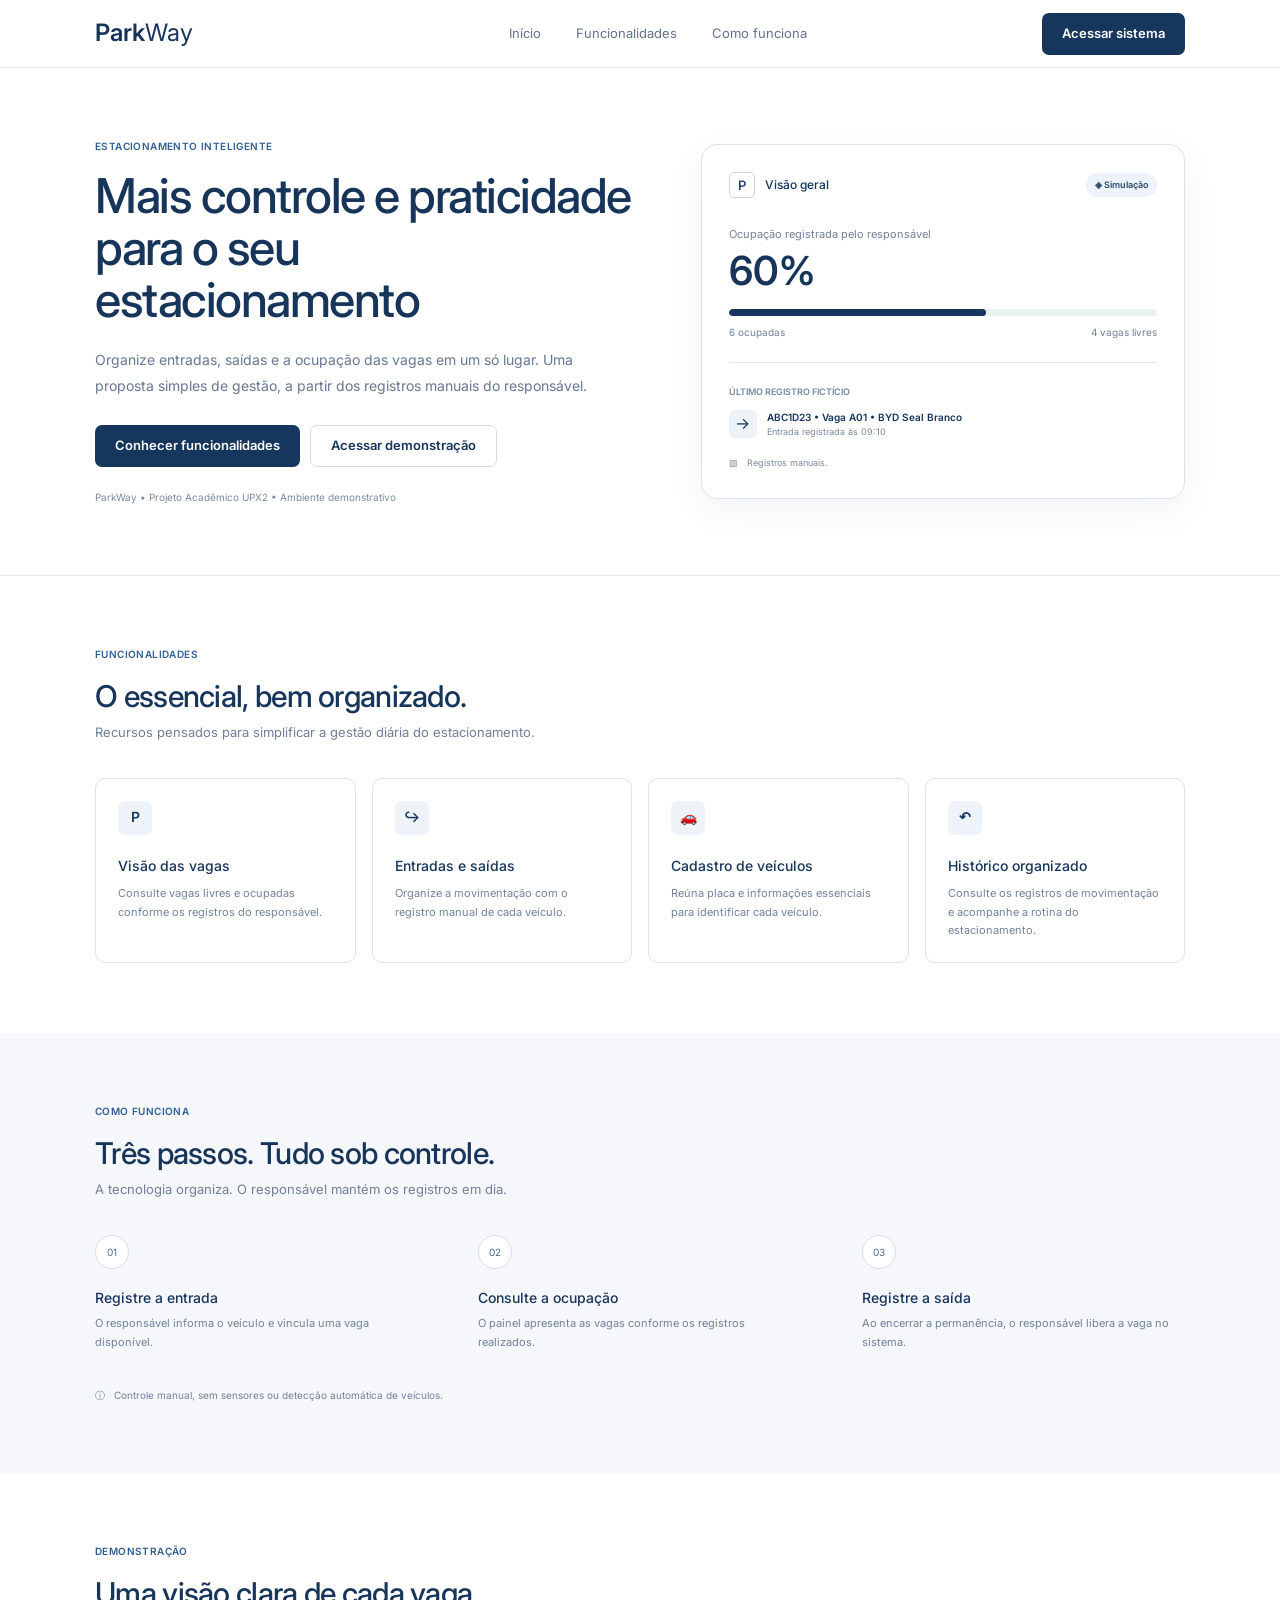
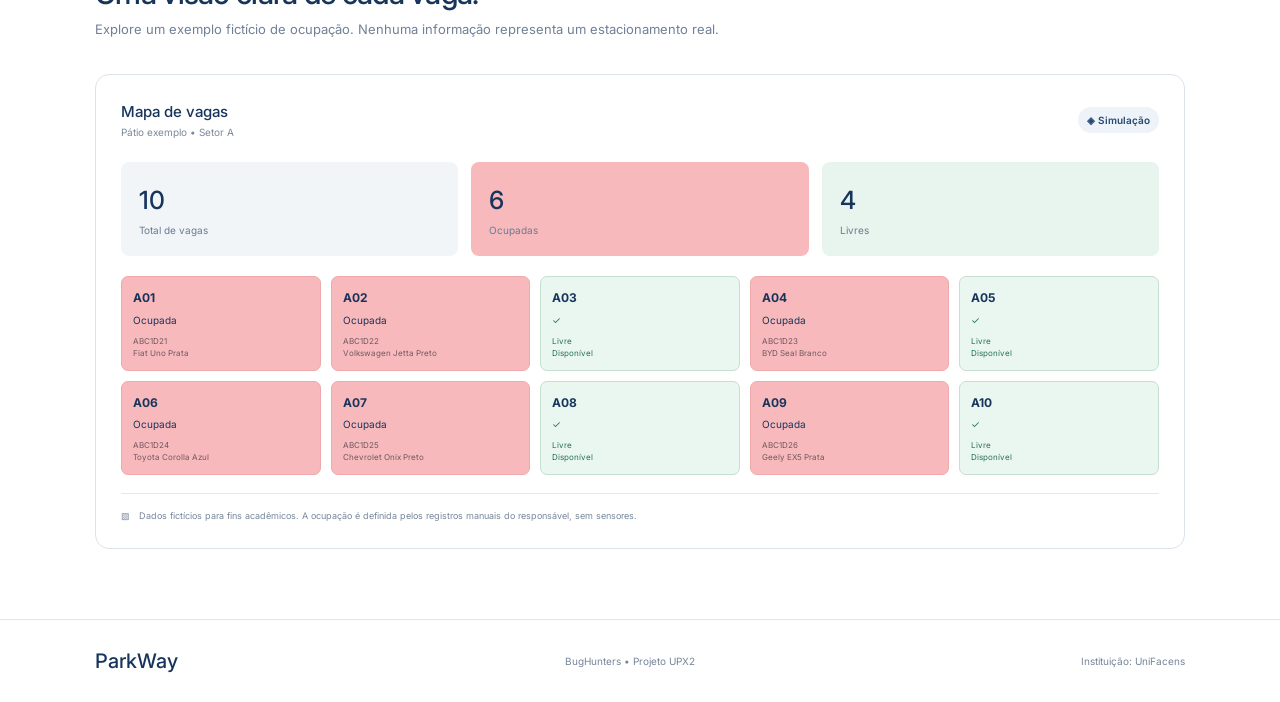
==== web/index.html @ 443d6afe "Versao inicial do ParkWay" ====
<!DOCTYPE html>
<html lang="pt-BR">
<head>
    <meta charset="UTF-8">
    <meta name="viewport" content="width=device-width, initial-scale=1.0">

    <title>ParkWay | Gestão de Estacionamento</title>

    <link rel="preconnect" href="https://fonts.googleapis.com">
    <link rel="preconnect" href="https://fonts.gstatic.com" crossorigin>
    <link href="https://fonts.googleapis.com/css2?family=Inter:wght@400;500;600;700&display=swap" rel="stylesheet">

    <link rel="stylesheet" href="style.css">
</head>

<body>

<header class="header">
    <div class="container nav">

        <div class="logo">
            Park<span>Way</span>
        </div>

        <nav>
            <a href="#inicio">Início</a>
            <a href="#funcionalidades">Funcionalidades</a>
            <a href="#como-funciona">Como funciona</a>
        </nav>

        <a href="#sistema" class="btn btn-primary">
            Acessar sistema
        </a>

    </div>
</header>


<main>

    <!-- HERO -->

    <section id="inicio" class="hero">

        <div class="container hero-content">

            <div class="hero-text">

                <div class="overline">
                    ESTACIONAMENTO INTELIGENTE
                </div>

                <h1>
                    Mais controle e
                    praticidade para o seu
                    estacionamento
                </h1>

                <p>
                    Organize entradas, saídas e a ocupação das vagas
                    em um só lugar. Uma proposta simples de gestão,
                    a partir dos registros manuais do responsável.
                </p>

                <div class="hero-buttons">

                    <a href="#funcionalidades" class="btn btn-primary">
                        Conhecer funcionalidades
                    </a>

                    <a href="#sistema" class="btn btn-outline">
                        Acessar demonstração
                    </a>

                </div>

                <small>
                    ParkWay • Projeto Acadêmico UPX2 • Ambiente demonstrativo
                </small>

            </div>


            <!-- CARD LATERAL -->

            <div class="overview-card">

                <div class="card-header">

                    <div>
                        <span class="card-icon">P</span>
                        <span>Visão geral</span>
                    </div>

                    <span class="badge">
                        ◈ Simulação
                    </span>

                </div>

                <p class="card-description">
                    Ocupação registrada pelo responsável
                </p>

                <div class="percentage">
                    60%
                </div>

                <div class="progress">
                    <div class="progress-bar"></div>
                </div>

                <div class="progress-info">
                    <span>6 ocupadas</span>
                    <span>4 vagas livres</span>
                </div>

                <hr>

                <div class="last-record-title">
                    ÚLTIMO REGISTRO FICTÍCIO
                </div>

                <div class="last-record">

                    <div class="record-icon">
                        →
                    </div>

                    <div>
                        <strong>
                            ABC1D23 • Vaga A01 • BYD Seal Branco
                        </strong>

                        <small>
                            Entrada registrada às 09:10
                        </small>
                    </div>

                </div>

                <div class="manual">
                    ▧ &nbsp; Registros manuais.
                </div>

            </div>

        </div>

    </section>


    <!-- FUNCIONALIDADES -->

    <section id="funcionalidades" class="section">

        <div class="container">

            <div class="section-title">

                <div class="overline">
                    FUNCIONALIDADES
                </div>

                <h2>
                    O essencial, bem organizado.
                </h2>

                <p>
                    Recursos pensados para simplificar a gestão diária
                    do estacionamento.
                </p>

            </div>


            <div class="features">

                <div class="feature-card">

                    <div class="feature-icon">
                        P
                    </div>

                    <h3>
                        Visão das vagas
                    </h3>

                    <p>
                        Consulte vagas livres e ocupadas conforme
                        os registros do responsável.
                    </p>

                </div>


                <div class="feature-card">

                    <div class="feature-icon">
                        ↪
                    </div>

                    <h3>
                        Entradas e saídas
                    </h3>

                    <p>
                        Organize a movimentação com o registro
                        manual de cada veículo.
                    </p>

                </div>


                <div class="feature-card">

                    <div class="feature-icon">
                        🚗
                    </div>

                    <h3>
                        Cadastro de veículos
                    </h3>

                    <p>
                        Reúna placa e informações essenciais
                        para identificar cada veículo.
                    </p>

                </div>


                <div class="feature-card">

                    <div class="feature-icon">
                        ↶
                    </div>

                    <h3>
                        Histórico organizado
                    </h3>

                    <p>
                        Consulte os registros de movimentação
                        e acompanhe a rotina do estacionamento.
                    </p>

                </div>

            </div>

        </div>

    </section>


    <!-- COMO FUNCIONA -->

    <section id="como-funciona" class="how-section">

        <div class="container">

            <div class="section-title">

                <div class="overline">
                    COMO FUNCIONA
                </div>

                <h2>
                    Três passos. Tudo sob controle.
                </h2>

                <p>
                    A tecnologia organiza. O responsável mantém
                    os registros em dia.
                </p>

            </div>


            <div class="steps">

                <div class="step">

                    <span class="step-number">
                        01
                    </span>

                    <h3>
                        Registre a entrada
                    </h3>

                    <p>
                        O responsável informa o veículo e
                        vincula uma vaga disponível.
                    </p>

                </div>


                <div class="step">

                    <span class="step-number">
                        02
                    </span>

                    <h3>
                        Consulte a ocupação
                    </h3>

                    <p>
                        O painel apresenta as vagas conforme
                        os registros realizados.
                    </p>

                </div>


                <div class="step">

                    <span class="step-number">
                        03
                    </span>

                    <h3>
                        Registre a saída
                    </h3>

                    <p>
                        Ao encerrar a permanência, o responsável
                        libera a vaga no sistema.
                    </p>

                </div>

            </div>


            <div class="info-note">
                ⓘ &nbsp; Controle manual, sem sensores ou detecção automática de veículos.
            </div>

        </div>

    </section>


    <!-- SISTEMA -->

    <section id="sistema" class="system-section">

        <div class="container">

            <div class="section-title">

                <div class="overline">
                    DEMONSTRAÇÃO
                </div>

                <h2>
                    Uma visão clara de cada vaga.
                </h2>

                <p>
                    Explore um exemplo fictício de ocupação.
                    Nenhuma informação representa um estacionamento real.
                </p>

            </div>


            <div class="parking-card">

                <div class="parking-header">

                    <div>

                        <h3>
                            Mapa de vagas
                        </h3>

                        <span>
                            Pátio exemplo • Setor A
                        </span>

                    </div>

                    <span class="badge">
                        ◈ Simulação
                    </span>

                </div>


                <div class="parking-summary">

                    <div class="summary total">
                        <strong>10</strong>
                        <span>Total de vagas</span>
                    </div>

                    <div class="summary occupied">
                        <strong>6</strong>
                        <span>Ocupadas</span>
                    </div>

                    <div class="summary free">
                        <strong>4</strong>
                        <span>Livres</span>
                    </div>

                </div>


                <div class="parking-grid">

                    <div class="parking-space occupied">
                        <strong>A01</strong>
                        <span>Ocupada</span>
                        <small>ABC1D21<br>Fiat Uno Prata</small>
                    </div>

                    <div class="parking-space occupied">
                        <strong>A02</strong>
                        <span>Ocupada</span>
                        <small>ABC1D22<br>Volkswagen Jetta Preto</small>
                    </div>

                    <div class="parking-space free">
                        <strong>A03</strong>
                        <span>✓</span>
                        <small>Livre<br>Disponível</small>
                    </div>

                    <div class="parking-space occupied">
                        <strong>A04</strong>
                        <span>Ocupada</span>
                        <small>ABC1D23<br>BYD Seal Branco</small>
                    </div>

                    <div class="parking-space free">
                        <strong>A05</strong>
                        <span>✓</span>
                        <small>Livre<br>Disponível</small>
                    </div>

                    <div class="parking-space occupied">
                        <strong>A06</strong>
                        <span>Ocupada</span>
                        <small>ABC1D24<br>Toyota Corolla Azul</small>
                    </div>

                    <div class="parking-space occupied">
                        <strong>A07</strong>
                        <span>Ocupada</span>
                        <small>ABC1D25<br>Chevrolet Onix Preto</small>
                    </div>

                    <div class="parking-space free">
                        <strong>A08</strong>
                        <span>✓</span>
                        <small>Livre<br>Disponível</small>
                    </div>

                    <div class="parking-space occupied">
                        <strong>A09</strong>
                        <span>Ocupada</span>
                        <small>ABC1D26<br>Geely EX5 Prata</small>
                    </div>

                    <div class="parking-space free">
                        <strong>A10</strong>
                        <span>✓</span>
                        <small>Livre<br>Disponível</small>
                    </div>

                </div>


                <div class="parking-note">
                    ▧ &nbsp; Dados fictícios para fins acadêmicos.
                    A ocupação é definida pelos registros manuais do responsável, sem sensores.
                </div>

            </div>

        </div>

    </section>

</main>


<footer>

    <div class="container footer-content">

        <strong>
            ParkWay
        </strong>

        <span>
            BugHunters • Projeto UPX2
        </span>

        <span>
            Instituição: UniFacens
        </span>

    </div>

</footer>


</body>
</html>
---- web/style.css ----
* {
    margin: 0;
    padding: 0;
    box-sizing: border-box;
}

html {
    scroll-behavior: smooth;
}

body {
    font-family: "Inter", Arial, sans-serif;
    color: #17345b;
    background: #ffffff;
    line-height: 1.6;
}

a {
    text-decoration: none;
    color: inherit;
}

.container {
    width: min(1090px, 90%);
    margin: 0 auto;
}


/* =========================
   HEADER
========================= */

.header {
    height: 68px;
    border-bottom: 1px solid #e6ebf2;
    background: #ffffff;
}

.nav {
    height: 100%;
    display: flex;
    align-items: center;
    justify-content: space-between;
}

.logo {
    font-size: 24px;
    font-weight: 600;
    color: #17345b;
}

.logo span {
    font-weight: 400;
}

nav {
    display: flex;
    gap: 35px;
    margin-left: 80px;
}

nav a {
    font-size: 13px;
    color: #63738d;
    transition: 0.2s;
}

nav a:hover {
    color: #17345b;
}

.btn {
    display: inline-flex;
    align-items: center;
    justify-content: center;
    min-height: 42px;
    padding: 0 20px;
    border-radius: 7px;
    font-size: 13px;
    font-weight: 600;
    transition: 0.2s;
}

.btn-primary {
    background: #17365d;
    color: white;
}

.btn-primary:hover {
    background: #102b4c;
}

.btn-outline {
    border: 1px solid #d4dce7;
    color: #17345b;
    background: white;
}

.btn-outline:hover {
    background: #f6f8fb;
}


/* =========================
   HERO
========================= */

.hero {
    padding: 70px 0;
    border-bottom: 1px solid #e8edf3;
}

.hero-content {
    display: grid;
    grid-template-columns: 1.05fr 0.95fr;
    gap: 70px;
    align-items: center;
}

.overline {
    color: #315f94;
    font-size: 10px;
    font-weight: 600;
    letter-spacing: 0.4px;
    margin-bottom: 16px;
}

.hero h1 {
    max-width: 600px;
    font-size: 48px;
    line-height: 1.08;
    font-weight: 500;
    letter-spacing: -1.5px;
    margin-bottom: 22px;
}

.hero-text > p {
    max-width: 560px;
    color: #667892;
    font-size: 14px;
    line-height: 1.8;
}

.hero-buttons {
    display: flex;
    gap: 10px;
    margin-top: 27px;
}

.hero-text small {
    display: block;
    margin-top: 22px;
    color: #7c8ba0;
    font-size: 10px;
}


/* =========================
   OVERVIEW CARD
========================= */

.overview-card {
    border: 1px solid #dbe3ec;
    border-radius: 16px;
    padding: 27px;
    background: white;
    box-shadow: 0 12px 35px rgba(30, 55, 85, 0.06);
}

.card-header {
    display: flex;
    align-items: center;
    justify-content: space-between;
    font-size: 12px;
    font-weight: 500;
}

.card-header > div {
    display: flex;
    align-items: center;
    gap: 10px;
}

.card-icon {
    width: 26px;
    height: 26px;
    display: flex;
    align-items: center;
    justify-content: center;
    border: 1px solid #cbd6e4;
    border-radius: 5px;
    font-size: 13px;
}

.badge {
    padding: 5px 9px;
    border-radius: 20px;
    background: #eef3f9;
    color: #25486f;
    font-size: 9px;
    font-weight: 600;
}

.card-description {
    margin-top: 28px;
    color: #718198;
    font-size: 11px;
}

.percentage {
    margin-top: 3px;
    font-size: 40px;
    font-weight: 600;
    line-height: 1.2;
}

.progress {
    height: 7px;
    margin-top: 14px;
    overflow: hidden;
    border-radius: 10px;
    background: #e9f3ee;
}

.progress-bar {
    width: 60%;
    height: 100%;
    background: #17365d;
    border-radius: 10px;
}

.progress-info {
    display: flex;
    justify-content: space-between;
    margin-top: 8px;
    color: #718198;
    font-size: 10px;
}

.overview-card hr {
    border: 0;
    border-top: 1px solid #e2e8ef;
    margin: 22px 0;
}

.last-record-title {
    color: #78889e;
    font-size: 9px;
    font-weight: 600;
}

.last-record {
    display: flex;
    align-items: center;
    gap: 10px;
    margin-top: 10px;
}

.record-icon {
    width: 28px;
    height: 28px;
    border-radius: 6px;
    background: #edf2f8;
    display: flex;
    align-items: center;
    justify-content: center;
}

.last-record strong {
    display: block;
    font-size: 10px;
    font-weight: 600;
}

.last-record small {
    display: block;
    color: #7a899c;
    font-size: 9px;
}

.manual {
    margin-top: 17px;
    color: #7a899c;
    font-size: 9px;
}


/* =========================
   SEÇÕES
========================= */

.section {
    padding: 70px 0;
}

.section-title {
    margin-bottom: 35px;
}

.section-title h2 {
    font-size: 30px;
    line-height: 1.2;
    font-weight: 500;
    letter-spacing: -0.7px;
    margin-bottom: 8px;
}

.section-title p {
    color: #708097;
    font-size: 13px;
}


/* =========================
   FUNCIONALIDADES
========================= */

.features {
    display: grid;
    grid-template-columns: repeat(4, 1fr);
    gap: 16px;
}

.feature-card {
    min-height: 185px;
    padding: 22px;
    border: 1px solid #dbe3ec;
    border-radius: 10px;
    background: white;
}

.feature-icon {
    width: 34px;
    height: 34px;
    display: flex;
    align-items: center;
    justify-content: center;
    margin-bottom: 20px;
    border-radius: 7px;
    background: #edf3f9;
    color: #17365d;
    font-size: 14px;
    font-weight: 600;
}

.feature-card h3 {
    margin-bottom: 7px;
    font-size: 14px;
    font-weight: 500;
}

.feature-card p {
    color: #73839a;
    font-size: 11px;
    line-height: 1.7;
}


/* =========================
   COMO FUNCIONA
========================= */

.how-section {
    padding: 70px 0;
    background: #f5f7fa;
}

.steps {
    display: grid;
    grid-template-columns: repeat(3, 1fr);
    gap: 60px;
}

.step-number {
    display: flex;
    align-items: center;
    justify-content: center;
    width: 34px;
    height: 34px;
    margin-bottom: 18px;
    border: 1px solid #d6dee8;
    border-radius: 50%;
    background: white;
    color: #526b89;
    font-size: 10px;
}

.step h3 {
    font-size: 14px;
    font-weight: 500;
    margin-bottom: 5px;
}

.step p {
    color: #718198;
    font-size: 11px;
    line-height: 1.7;
}

.info-note {
    margin-top: 35px;
    color: #718198;
    font-size: 10px;
}


/* =========================
   SISTEMA / VAGAS
========================= */

.system-section {
    padding: 70px 0;
}

.parking-card {
    padding: 25px;
    border: 1px solid #dbe3ec;
    border-radius: 14px;
    background: white;
}

.parking-header {
    display: flex;
    align-items: center;
    justify-content: space-between;
    margin-bottom: 22px;
}

.parking-header h3 {
    font-size: 15px;
    font-weight: 500;
}

.parking-header span {
    display: block;
    color: #7a899c;
    font-size: 10px;
}

.parking-header .badge {
    display: inline-block;
    color: #25486f;
}


.parking-summary {
    display: grid;
    grid-template-columns: repeat(3, 1fr);
    gap: 13px;
    margin-bottom: 20px;
}

.summary {
    padding: 18px;
    border-radius: 8px;
}

.summary strong {
    display: block;
    font-size: 25px;
    font-weight: 500;
}

.summary span {
    display: block;
    margin-top: 2px;
    font-size: 10px;
    color: #687b94;
}

.summary.total {
    background: #f2f5f8;
}

.summary.occupied {
    background: #f8b9bc;
}

.summary.free {
    background: #e8f4ee;
}


.parking-grid {
    display: grid;
    grid-template-columns: repeat(5, 1fr);
    gap: 10px;
}

.parking-space {
    min-height: 88px;
    padding: 11px;
    border-radius: 7px;
    border: 1px solid;
}

.parking-space strong {
    display: block;
    font-size: 12px;
}

.parking-space span {
    display: block;
    margin-top: 4px;
    font-size: 10px;
}

.parking-space small {
    display: block;
    margin-top: 7px;
    font-size: 8px;
    line-height: 1.5;
}

.parking-space.occupied {
    background: #f8b9bc;
    border-color: #efa9ad;
}

.parking-space.free {
    background: #eaf6f0;
    border-color: #c6dfd2;
}

.parking-space.free span {
    color: #287352;
}

.parking-space.free small {
    color: #287352;
}

.parking-space.occupied small {
    color: #6e5960;
}

.parking-note {
    margin-top: 18px;
    padding-top: 15px;
    border-top: 1px solid #e4e9ef;
    color: #77879b;
    font-size: 9px;
}


/* =========================
   FOOTER
========================= */

footer {
    padding: 25px 0;
    border-top: 1px solid #e2e7ee;
}

.footer-content {
    display: flex;
    justify-content: space-between;
    align-items: center;
    color: #75859a;
    font-size: 10px;
}

.footer-content strong {
    color: #17345b;
    font-size: 20px;
    font-weight: 500;
}


/* =========================
   RESPONSIVO
========================= */

@media (max-width: 850px) {

    nav {
        display: none;
    }

    .hero-content {
        grid-template-columns: 1fr;
        gap: 40px;
    }

    .hero h1 {
        font-size: 38px;
    }

    .features {
        grid-template-columns: repeat(2, 1fr);
    }

    .parking-grid {
        grid-template-columns: repeat(2, 1fr);
    }

    .steps {
        grid-template-columns: 1fr;
        gap: 30px;
    }
}


@media (max-width: 550px) {

    .header {
        height: auto;
        padding: 15px 0;
    }

    .nav {
        gap: 15px;
    }

    .nav .btn {
        padding: 0 12px;
    }

    .hero {
        padding: 45px 0;
    }

    .hero h1 {
        font-size: 32px;
    }

    .hero-buttons {
        flex-direction: column;
    }

    .features {
        grid-template-columns: 1fr;
    }

    .parking-summary {
        grid-template-columns: 1fr;
    }

    .parking-grid {
        grid-template-columns: 1fr 1fr;
    }

    .footer-content {
        flex-direction: column;
        gap: 10px;
    }
}
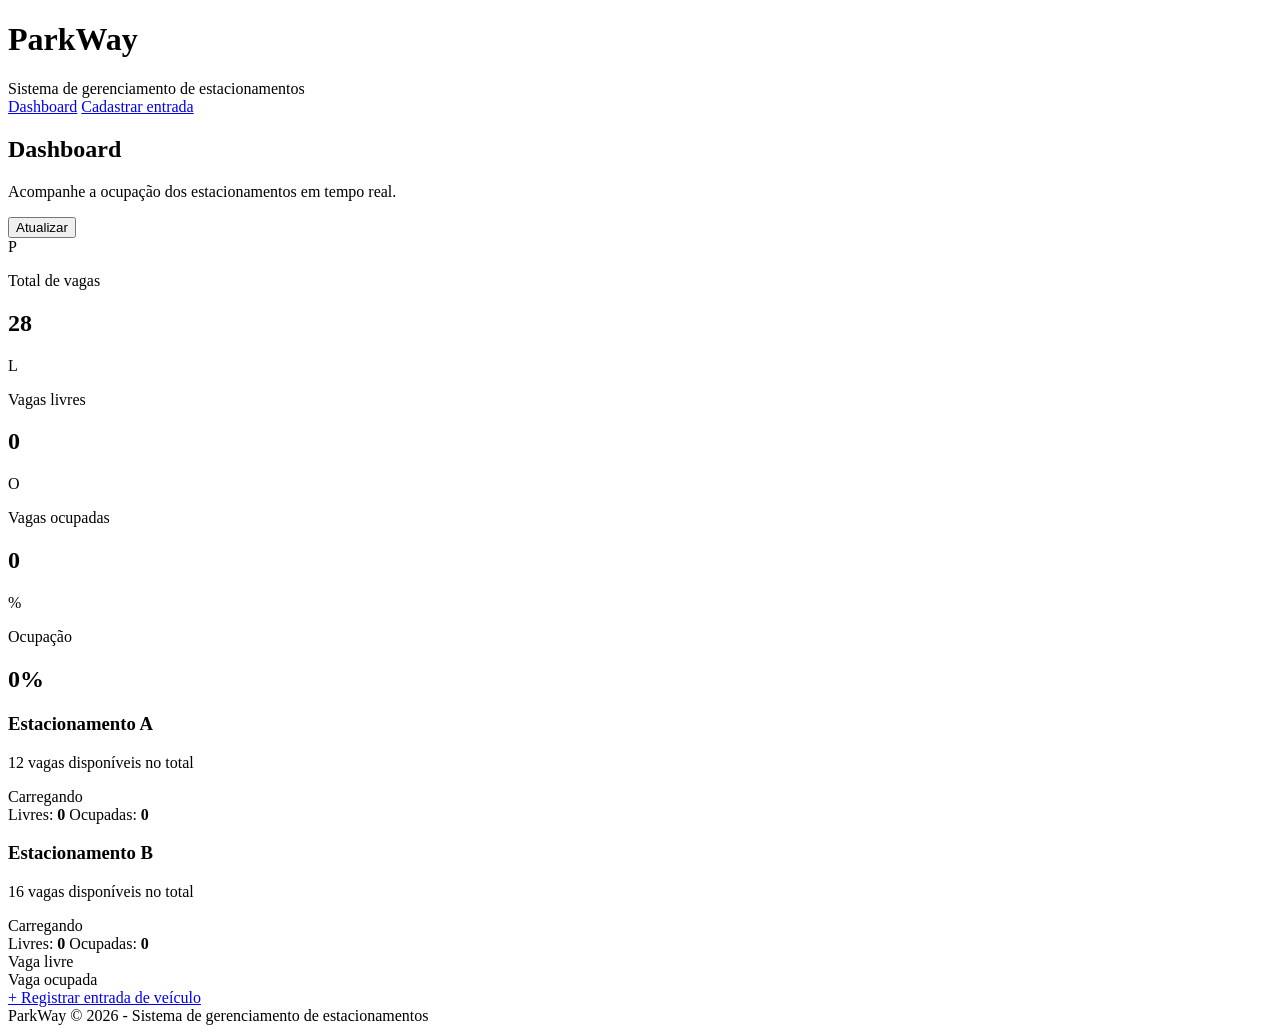
==== commit 3469d44c: "Atualizando projeto ParkWay" ====
--- a/web/index.html
+++ b/web/index.html
@@ -3,514 +3,143 @@
 <head>
     <meta charset="UTF-8">
     <meta name="viewport" content="width=device-width, initial-scale=1.0">
+    <title>ParkWay | Dashboard</title>
 
-    <title>ParkWay | Gestão de Estacionamento</title>
-
-    <link rel="preconnect" href="https://fonts.googleapis.com">
-    <link rel="preconnect" href="https://fonts.gstatic.com" crossorigin>
-    <link href="https://fonts.googleapis.com/css2?family=Inter:wght@400;500;600;700&display=swap" rel="stylesheet">
-
-    <link rel="stylesheet" href="style.css">
+    <link rel="stylesheet" href="/style.css">
 </head>
 
 <body>
 
 <header class="header">
-    <div class="container nav">
+    <div class="logo">
+        <h1>ParkWay</h1>
+        <span>Sistema de gerenciamento de estacionamentos</span>
+    </div>
 
-        <div class="logo">
-            Park<span>Way</span>
+    <nav class="nav">
+        <a href="/" class="ativo">Dashboard</a>
+        <a href="/cadastro.html">Cadastrar entrada</a>
+    </nav>
+</header>
+
+<main class="container">
+
+    <section class="titulo">
+        <div>
+            <h2>Dashboard</h2>
+            <p>Acompanhe a ocupação dos estacionamentos em tempo real.</p>
         </div>
 
-        <nav>
-            <a href="#inicio">Início</a>
-            <a href="#funcionalidades">Funcionalidades</a>
-            <a href="#como-funciona">Como funciona</a>
-        </nav>
+        <button class="btn-atualizar" onclick="carregarDashboard()">
+            Atualizar
+        </button>
+    </section>
 
-        <a href="#sistema" class="btn btn-primary">
-            Acessar sistema
-        </a>
+    <section class="cards">
 
-    </div>
-</header>
+        <div class="card">
+            <div class="card-icon azul">P</div>
+            <div>
+                <p>Total de vagas</p>
+                <h2 id="totalVagas">28</h2>
+            </div>
+        </div>
 
+        <div class="card">
+            <div class="card-icon verde">L</div>
+            <div>
+                <p>Vagas livres</p>
+                <h2 id="vagasLivres">0</h2>
+            </div>
+        </div>
 
-<main>
+        <div class="card">
+            <div class="card-icon vermelho">O</div>
+            <div>
+                <p>Vagas ocupadas</p>
+                <h2 id="vagasOcupadas">0</h2>
+            </div>
+        </div>
 
-    <!-- HERO -->
+        <div class="card">
+            <div class="card-icon cinza">%</div>
+            <div>
+                <p>Ocupação</p>
+                <h2 id="porcentagem">0%</h2>
+            </div>
+        </div>
 
-    <section id="inicio" class="hero">
+    </section>
 
-        <div class="container hero-content">
+    <section class="estacionamentos">
 
-            <div class="hero-text">
+        <div class="estacionamento-box">
 
-                <div class="overline">
-                    ESTACIONAMENTO INTELIGENTE
+            <div class="estacionamento-header">
+                <div>
+                    <h3>Estacionamento A</h3>
+                    <p>12 vagas disponíveis no total</p>
                 </div>
 
-                <h1>
-                    Mais controle e
-                    praticidade para o seu
-                    estacionamento
-                </h1>
+                <span class="badge" id="statusA">Carregando</span>
+            </div>
 
-                <p>
-                    Organize entradas, saídas e a ocupação das vagas
-                    em um só lugar. Uma proposta simples de gestão,
-                    a partir dos registros manuais do responsável.
-                </p>
+            <div class="resumo-vagas">
+                <span>Livres: <strong id="livresA">0</strong></span>
+                <span>Ocupadas: <strong id="ocupadasA">0</strong></span>
+            </div>
 
-                <div class="hero-buttons">
+            <div class="parking" id="parkingA"></div>
 
-                    <a href="#funcionalidades" class="btn btn-primary">
-                        Conhecer funcionalidades
-                    </a>
+        </div>
 
-                    <a href="#sistema" class="btn btn-outline">
-                        Acessar demonstração
-                    </a>
+        <div class="estacionamento-box">
 
+            <div class="estacionamento-header">
+                <div>
+                    <h3>Estacionamento B</h3>
+                    <p>16 vagas disponíveis no total</p>
                 </div>
 
-                <small>
-                    ParkWay • Projeto Acadêmico UPX2 • Ambiente demonstrativo
-                </small>
-
+                <span class="badge" id="statusB">Carregando</span>
             </div>
 
+            <div class="resumo-vagas">
+                <span>Livres: <strong id="livresB">0</strong></span>
+                <span>Ocupadas: <strong id="ocupadasB">0</strong></span>
+            </div>
 
-            <!-- CARD LATERAL -->
-
-            <div class="overview-card">
-
-                <div class="card-header">
-
-                    <div>
-                        <span class="card-icon">P</span>
-                        <span>Visão geral</span>
-                    </div>
-
-                    <span class="badge">
-                        ◈ Simulação
-                    </span>
-
-                </div>
-
-                <p class="card-description">
-                    Ocupação registrada pelo responsável
-                </p>
-
-                <div class="percentage">
-                    60%
-                </div>
-
-                <div class="progress">
-                    <div class="progress-bar"></div>
-                </div>
-
-                <div class="progress-info">
-                    <span>6 ocupadas</span>
-                    <span>4 vagas livres</span>
-                </div>
-
-                <hr>
-
-                <div class="last-record-title">
-                    ÚLTIMO REGISTRO FICTÍCIO
-                </div>
-
-                <div class="last-record">
-
-                    <div class="record-icon">
-                        →
-                    </div>
-
-                    <div>
-                        <strong>
-                            ABC1D23 • Vaga A01 • BYD Seal Branco
-                        </strong>
-
-                        <small>
-                            Entrada registrada às 09:10
-                        </small>
-                    </div>
-
-                </div>
-
-                <div class="manual">
-                    ▧ &nbsp; Registros manuais.
-                </div>
-
-            </div>
+            <div class="parking" id="parkingB"></div>
 
         </div>
 
     </section>
 
-
-    <!-- FUNCIONALIDADES -->
-
-    <section id="funcionalidades" class="section">
-
-        <div class="container">
-
-            <div class="section-title">
-
-                <div class="overline">
-                    FUNCIONALIDADES
-                </div>
-
-                <h2>
-                    O essencial, bem organizado.
-                </h2>
-
-                <p>
-                    Recursos pensados para simplificar a gestão diária
-                    do estacionamento.
-                </p>
-
-            </div>
-
-
-            <div class="features">
-
-                <div class="feature-card">
-
-                    <div class="feature-icon">
-                        P
-                    </div>
-
-                    <h3>
-                        Visão das vagas
-                    </h3>
-
-                    <p>
-                        Consulte vagas livres e ocupadas conforme
-                        os registros do responsável.
-                    </p>
-
-                </div>
-
-
-                <div class="feature-card">
-
-                    <div class="feature-icon">
-                        ↪
-                    </div>
-
-                    <h3>
-                        Entradas e saídas
-                    </h3>
-
-                    <p>
-                        Organize a movimentação com o registro
-                        manual de cada veículo.
-                    </p>
-
-                </div>
-
-
-                <div class="feature-card">
-
-                    <div class="feature-icon">
-                        🚗
-                    </div>
-
-                    <h3>
-                        Cadastro de veículos
-                    </h3>
-
-                    <p>
-                        Reúna placa e informações essenciais
-                        para identificar cada veículo.
-                    </p>
-
-                </div>
-
-
-                <div class="feature-card">
-
-                    <div class="feature-icon">
-                        ↶
-                    </div>
-
-                    <h3>
-                        Histórico organizado
-                    </h3>
-
-                    <p>
-                        Consulte os registros de movimentação
-                        e acompanhe a rotina do estacionamento.
-                    </p>
-
-                </div>
-
-            </div>
-
+    <section class="legenda">
+        <div>
+            <span class="legenda-cor livre"></span>
+            <span>Vaga livre</span>
         </div>
 
+        <div>
+            <span class="legenda-cor ocupada"></span>
+            <span>Vaga ocupada</span>
+        </div>
     </section>
 
-
-    <!-- COMO FUNCIONA -->
-
-    <section id="como-funciona" class="how-section">
-
-        <div class="container">
-
-            <div class="section-title">
-
-                <div class="overline">
-                    COMO FUNCIONA
-                </div>
-
-                <h2>
-                    Três passos. Tudo sob controle.
-                </h2>
-
-                <p>
-                    A tecnologia organiza. O responsável mantém
-                    os registros em dia.
-                </p>
-
-            </div>
-
-
-            <div class="steps">
-
-                <div class="step">
-
-                    <span class="step-number">
-                        01
-                    </span>
-
-                    <h3>
-                        Registre a entrada
-                    </h3>
-
-                    <p>
-                        O responsável informa o veículo e
-                        vincula uma vaga disponível.
-                    </p>
-
-                </div>
-
-
-                <div class="step">
-
-                    <span class="step-number">
-                        02
-                    </span>
-
-                    <h3>
-                        Consulte a ocupação
-                    </h3>
-
-                    <p>
-                        O painel apresenta as vagas conforme
-                        os registros realizados.
-                    </p>
-
-                </div>
-
-
-                <div class="step">
-
-                    <span class="step-number">
-                        03
-                    </span>
-
-                    <h3>
-                        Registre a saída
-                    </h3>
-
-                    <p>
-                        Ao encerrar a permanência, o responsável
-                        libera a vaga no sistema.
-                    </p>
-
-                </div>
-
-            </div>
-
-
-            <div class="info-note">
-                ⓘ &nbsp; Controle manual, sem sensores ou detecção automática de veículos.
-            </div>
-
-        </div>
-
-    </section>
-
-
-    <!-- SISTEMA -->
-
-    <section id="sistema" class="system-section">
-
-        <div class="container">
-
-            <div class="section-title">
-
-                <div class="overline">
-                    DEMONSTRAÇÃO
-                </div>
-
-                <h2>
-                    Uma visão clara de cada vaga.
-                </h2>
-
-                <p>
-                    Explore um exemplo fictício de ocupação.
-                    Nenhuma informação representa um estacionamento real.
-                </p>
-
-            </div>
-
-
-            <div class="parking-card">
-
-                <div class="parking-header">
-
-                    <div>
-
-                        <h3>
-                            Mapa de vagas
-                        </h3>
-
-                        <span>
-                            Pátio exemplo • Setor A
-                        </span>
-
-                    </div>
-
-                    <span class="badge">
-                        ◈ Simulação
-                    </span>
-
-                </div>
-
-
-                <div class="parking-summary">
-
-                    <div class="summary total">
-                        <strong>10</strong>
-                        <span>Total de vagas</span>
-                    </div>
-
-                    <div class="summary occupied">
-                        <strong>6</strong>
-                        <span>Ocupadas</span>
-                    </div>
-
-                    <div class="summary free">
-                        <strong>4</strong>
-                        <span>Livres</span>
-                    </div>
-
-                </div>
-
-
-                <div class="parking-grid">
-
-                    <div class="parking-space occupied">
-                        <strong>A01</strong>
-                        <span>Ocupada</span>
-                        <small>ABC1D21<br>Fiat Uno Prata</small>
-                    </div>
-
-                    <div class="parking-space occupied">
-                        <strong>A02</strong>
-                        <span>Ocupada</span>
-                        <small>ABC1D22<br>Volkswagen Jetta Preto</small>
-                    </div>
-
-                    <div class="parking-space free">
-                        <strong>A03</strong>
-                        <span>✓</span>
-                        <small>Livre<br>Disponível</small>
-                    </div>
-
-                    <div class="parking-space occupied">
-                        <strong>A04</strong>
-                        <span>Ocupada</span>
-                        <small>ABC1D23<br>BYD Seal Branco</small>
-                    </div>
-
-                    <div class="parking-space free">
-                        <strong>A05</strong>
-                        <span>✓</span>
-                        <small>Livre<br>Disponível</small>
-                    </div>
-
-                    <div class="parking-space occupied">
-                        <strong>A06</strong>
-                        <span>Ocupada</span>
-                        <small>ABC1D24<br>Toyota Corolla Azul</small>
-                    </div>
-
-                    <div class="parking-space occupied">
-                        <strong>A07</strong>
-                        <span>Ocupada</span>
-                        <small>ABC1D25<br>Chevrolet Onix Preto</small>
-                    </div>
-
-                    <div class="parking-space free">
-                        <strong>A08</strong>
-                        <span>✓</span>
-                        <small>Livre<br>Disponível</small>
-                    </div>
-
-                    <div class="parking-space occupied">
-                        <strong>A09</strong>
-                        <span>Ocupada</span>
-                        <small>ABC1D26<br>Geely EX5 Prata</small>
-                    </div>
-
-                    <div class="parking-space free">
-                        <strong>A10</strong>
-                        <span>✓</span>
-                        <small>Livre<br>Disponível</small>
-                    </div>
-
-                </div>
-
-
-                <div class="parking-note">
-                    ▧ &nbsp; Dados fictícios para fins acadêmicos.
-                    A ocupação é definida pelos registros manuais do responsável, sem sensores.
-                </div>
-
-            </div>
-
-        </div>
-
+    <section class="acoes">
+        <a href="/cadastro.html" class="btn-principal">
+            + Registrar entrada de veículo
+        </a>
     </section>
 
 </main>
 
-
 <footer>
-
-    <div class="container footer-content">
-
-        <strong>
-            ParkWay
-        </strong>
-
-        <span>
-            BugHunters • Projeto UPX2
-        </span>
-
-        <span>
-            Instituição: UniFacens
-        </span>
-
-    </div>
-
+    ParkWay © 2026 - Sistema de gerenciamento de estacionamentos
 </footer>
 
+<script src="/script.js"></script>
 
 </body>
 </html>
